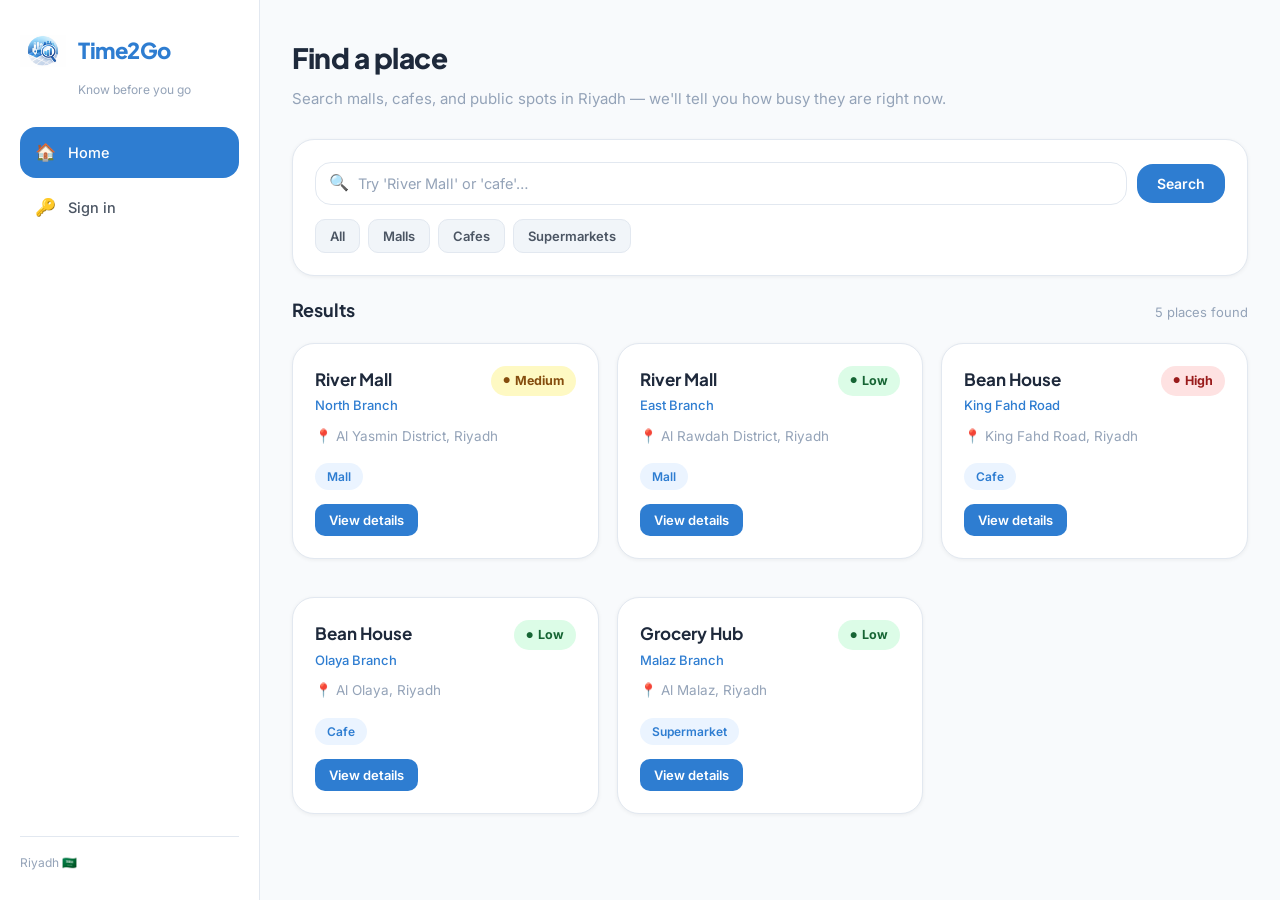
==== details.html @ e000b31c "Add files via upload" ====
<!DOCTYPE html>
<html lang="en">
<head>
  <meta charset="UTF-8" />
  <meta name="viewport" content="width=device-width, initial-scale=1.0" />
  <title>Location Details — Time2Go</title>
  <link rel="stylesheet" href="styles.css" />
</head>
<body>
  <div class="app-layout">

    <aside class="sidebar">
      <a class="logo-wrap" href="index.html">
        <img src="logoF.png" alt="Time2Go" />
        <span class="logo-text">Time2Go</span>
      </a>
      <div class="logo-tagline">Know before you go</div>
      <nav id="mainNav"></nav>
      <div class="sidebar-footer">Riyadh 🇸🇦</div>
    </aside>

    <main class="main-content">
      <a href="index.html" class="btn btn-ghost btn-sm" style="margin-bottom:20px;">← Back to search</a>

      <div class="card" style="margin-bottom:20px;">
        <div style="display:flex; justify-content:space-between; align-items:flex-start; flex-wrap:wrap; gap:14px;">
          <div>
            <h1 class="section-title" id="detailName" style="font-size:24px;">–</h1>
            <p style="font-size:14px; color:var(--blue-main); font-weight:500; margin-bottom:4px;" id="detailBranch"></p>
            <p style="font-size:13.5px; color:var(--gray-400);" id="detailAddress"></p>
          </div>
          <div style="display:flex; gap:10px; flex-wrap:wrap;">
            <button id="favBtn" class="btn btn-outline">🤍 Save</button>
            <button id="mapsBtn" class="btn btn-primary">🗺 Open in Maps</button>
          </div>
        </div>
      </div>

      <!-- Current congestion -->
      <div class="stats-grid">
        <div class="stat-card">
          <div class="stat-label">Right now</div>
          <div class="stat-value" id="statCurrent">–</div>
          <div class="stat-note">Current congestion</div>
        </div>

        <!-- Predicted: user picks date/time -->
        <div class="stat-card" style="grid-column: span 2;">
          <div class="stat-label">Check a specific time</div>
          <p style="font-size:13.5px; color:var(--gray-400); margin-bottom:14px;">Pick a date and time to see how busy it's likely to be.</p>
          <div style="display:flex; gap:10px; flex-wrap:wrap; align-items:center;">
            <input class="form-input" type="datetime-local" id="dtInput" style="max-width:280px;" />
            <button class="btn btn-primary" id="dtBtn">Check</button>
          </div>
          <div class="datetime-result" id="dtResult"></div>
        </div>
      </div>

      <div class="two-col">
        <div class="card">
          <div class="section-title">Alternative spots</div>
          <div class="section-sub">Similar places nearby that tend to be less busy</div>
          <div id="alternativesBox"></div>
        </div>
        <div class="card">
          <div class="section-title">Compare branches</div>
          <div class="section-sub">All branches for this place, side by side</div>
          <div id="compareBox"></div>
        </div>
      </div>
    </main>
  </div>

  <script src="app.js"></script>
</body>
</html>
---- styles.css ----
@import url('https://fonts.googleapis.com/css2?family=Plus+Jakarta+Sans:wght@400;500;600;700;800&family=Inter:wght@400;500;600&display=swap');

:root {
  --blue-main:  #2E7DD1;
  --blue-light: #5BA3E8;
  --blue-pale:  #EBF4FF;
  --blue-mid:   #C8E0F8;
  --white:      #FFFFFF;
  --gray-50:    #F8FAFC;
  --gray-100:   #F1F5F9;
  --gray-200:   #E2E8F0;
  --gray-400:   #94A3B8;
  --gray-600:   #4B5563;
  --gray-800:   #1E293B;
  --green-bg:   #DCFCE7;
  --green-text: #166534;
  --yellow-bg:  #FEF9C3;
  --yellow-text:#854D0E;
  --red-bg:     #FEE2E2;
  --red-text:   #991B1B;
  --radius-sm:  10px;
  --radius-md:  16px;
  --radius-lg:  22px;
  --shadow-sm:  0 1px 4px rgba(0,0,0,0.06);
  --shadow-md:  0 4px 16px rgba(46,125,209,0.10);
  --shadow-lg:  0 8px 32px rgba(46,125,209,0.13);
  --transition: 0.2s ease;
}

*, *::before, *::after { box-sizing: border-box; margin: 0; padding: 0; }
html { scroll-behavior: smooth; }
body {
  font-family: 'Inter', sans-serif;
  background: var(--gray-50);
  color: var(--gray-800);
  min-height: 100vh;
  line-height: 1.6;
}

/* ── Layout ── */
.app-layout {
  display: grid;
  grid-template-columns: 260px 1fr;
  min-height: 100vh;
}

/* ── Sidebar ── */
.sidebar {
  background: var(--white);
  border-right: 1px solid var(--gray-200);
  padding: 28px 20px;
  display: flex;
  flex-direction: column;
  position: sticky;
  top: 0;
  height: 100vh;
  overflow-y: auto;
}

.logo-wrap {
  display: flex;
  align-items: center;
  gap: 12px;
  margin-bottom: 6px;
  text-decoration: none;
}
.logo-wrap img { width: 46px; height: 46px; object-fit: contain; }
.logo-text {
  font-family: 'Plus Jakarta Sans', sans-serif;
  font-size: 22px;
  font-weight: 800;
  color: var(--blue-main);
  letter-spacing: -0.5px;
}
.logo-tagline {
  font-size: 12px;
  color: var(--gray-400);
  margin-bottom: 28px;
  padding-left: 58px;
}

nav { display: flex; flex-direction: column; gap: 4px; }

.nav-link {
  display: flex;
  align-items: center;
  gap: 12px;
  padding: 12px 14px;
  border-radius: var(--radius-md);
  text-decoration: none;
  font-size: 14.5px;
  font-weight: 500;
  color: var(--gray-600);
  transition: var(--transition);
  cursor: pointer;
  border: none;
  background: transparent;
  width: 100%;
  text-align: left;
}
.nav-link:hover { background: var(--blue-pale); color: var(--blue-main); }
.nav-link.active { background: var(--blue-main); color: var(--white); }
.nav-icon { font-size: 17px; width: 22px; text-align: center; }

/* Profile block in sidebar */
.sidebar-profile {
  display: flex;
  align-items: center;
  gap: 12px;
  padding: 12px 14px;
  border-radius: var(--radius-md);
  text-decoration: none;
  cursor: pointer;
  transition: var(--transition);
  border: none;
  background: transparent;
  width: 100%;
  text-align: left;
}
.sidebar-profile:hover { background: var(--blue-pale); }
.sidebar-profile.active { background: var(--blue-main); color: var(--white); }
.profile-avatar {
  width: 34px;
  height: 34px;
  border-radius: 50%;
  background: var(--blue-pale);
  color: var(--blue-main);
  display: flex;
  align-items: center;
  justify-content: center;
  font-size: 14px;
  font-weight: 700;
  flex-shrink: 0;
}
.sidebar-profile.active .profile-avatar {
  background: rgba(255,255,255,0.25);
  color: var(--white);
}
.profile-info { display: flex; flex-direction: column; }
.profile-name { font-size: 14px; font-weight: 600; }
.profile-role { font-size: 11.5px; color: var(--gray-400); }
.sidebar-profile.active .profile-role { color: rgba(255,255,255,0.7); }

.sidebar-divider {
  height: 1px;
  background: var(--gray-200);
  margin: 12px 0;
}

.sidebar-footer {
  margin-top: auto;
  padding-top: 16px;
  border-top: 1px solid var(--gray-200);
  font-size: 12px;
  color: var(--gray-400);
}

/* ── Main Content ── */
.main-content { padding: 36px 32px; }

.page-header { margin-bottom: 28px; }
.page-header h1 {
  font-family: 'Plus Jakarta Sans', sans-serif;
  font-size: 28px;
  font-weight: 800;
  color: var(--gray-800);
  margin-bottom: 6px;
  letter-spacing: -0.5px;
}
.page-header p { color: var(--gray-400); font-size: 15px; }

/* ── Cards ── */
.card {
  background: var(--white);
  border: 1px solid var(--gray-200);
  border-radius: var(--radius-lg);
  padding: 22px;
  box-shadow: var(--shadow-sm);
  margin-bottom: 20px;
  transition: box-shadow var(--transition);
}
.card:hover { box-shadow: var(--shadow-md); }

/* ── Buttons ── */
.btn {
  display: inline-flex;
  align-items: center;
  gap: 8px;
  border: none;
  cursor: pointer;
  border-radius: var(--radius-md);
  padding: 11px 20px;
  font-size: 14px;
  font-weight: 600;
  font-family: 'Inter', sans-serif;
  transition: var(--transition);
  text-decoration: none;
  white-space: nowrap;
}
.btn-primary { background: var(--blue-main); color: var(--white); }
.btn-primary:hover { background: var(--blue-light); box-shadow: var(--shadow-md); }
.btn-outline { background: var(--white); color: var(--blue-main); border: 1.5px solid var(--blue-main); }
.btn-outline:hover { background: var(--blue-pale); }
.btn-ghost { background: var(--gray-100); color: var(--gray-600); border: 1px solid var(--gray-200); }
.btn-ghost:hover { background: var(--gray-200); }
.btn-sm { padding: 8px 14px; font-size: 13px; border-radius: var(--radius-sm); }
.btn-full { width: 100%; justify-content: center; padding: 14px; }

/* ── Badges ── */
.badge {
  display: inline-flex;
  align-items: center;
  gap: 5px;
  padding: 5px 12px;
  border-radius: 999px;
  font-size: 12.5px;
  font-weight: 700;
}
.badge::before { content: '●'; font-size: 8px; }
.badge-low    { background: var(--green-bg);  color: var(--green-text); }
.badge-medium { background: var(--yellow-bg); color: var(--yellow-text); }
.badge-high   { background: var(--red-bg);    color: var(--red-text); }

/* ── Forms ── */
.form-group { margin-bottom: 18px; }
.form-group label {
  display: block;
  font-size: 13.5px;
  font-weight: 600;
  color: var(--gray-600);
  margin-bottom: 6px;
}
.form-input {
  width: 100%;
  padding: 12px 16px;
  border: 1.5px solid var(--gray-200);
  border-radius: var(--radius-md);
  font-size: 14.5px;
  font-family: 'Inter', sans-serif;
  color: var(--gray-800);
  background: var(--white);
  transition: var(--transition);
  outline: none;
}
.form-input:focus { border-color: var(--blue-main); box-shadow: 0 0 0 3px rgba(46,125,209,0.12); }
.form-input::placeholder { color: var(--gray-400); }

/* ── Search Bar ── */
.search-bar { display: flex; gap: 10px; align-items: center; }
.search-wrap { position: relative; flex: 1; }
.search-icon {
  position: absolute;
  left: 14px;
  top: 50%;
  transform: translateY(-50%);
  color: var(--gray-400);
  font-size: 16px;
  pointer-events: none;
}
.search-wrap .form-input { padding-left: 42px; }

/* ── Results Grid ── */
.results-grid {
  display: grid;
  grid-template-columns: repeat(auto-fill, minmax(280px, 1fr));
  gap: 18px;
}

/* ── Location Card ── */
.location-card .card-top {
  display: flex;
  justify-content: space-between;
  align-items: flex-start;
  margin-bottom: 10px;
}
.location-card h3 {
  font-family: 'Plus Jakarta Sans', sans-serif;
  font-size: 17px;
  font-weight: 700;
  margin-bottom: 2px;
}
.location-card .branch-label { font-size: 13px; color: var(--blue-main); font-weight: 500; }
.location-card .address { font-size: 13.5px; color: var(--gray-400); margin-bottom: 16px; }
.location-card .card-actions { display: flex; gap: 8px; flex-wrap: wrap; }

/* ── Item Row ── */
.item-row {
  display: flex;
  justify-content: space-between;
  align-items: center;
  gap: 12px;
  padding: 14px 16px;
  border: 1px solid var(--gray-200);
  border-radius: var(--radius-md);
  background: var(--gray-50);
  margin-bottom: 10px;
  flex-wrap: wrap;
  transition: var(--transition);
}
.item-row:hover { border-color: var(--blue-mid); background: var(--blue-pale); }
.item-row strong { font-size: 14.5px; font-weight: 600; }
.item-row .sub { font-size: 12.5px; color: var(--gray-400); margin-top: 2px; }
.item-actions { display: flex; gap: 8px; align-items: center; flex-wrap: wrap; }

/* ── Stats Grid ── */
.stats-grid {
  display: grid;
  grid-template-columns: repeat(auto-fit, minmax(180px, 1fr));
  gap: 16px;
  margin-bottom: 20px;
}
.stat-card {
  background: var(--white);
  border: 1px solid var(--gray-200);
  border-radius: var(--radius-lg);
  padding: 20px;
  box-shadow: var(--shadow-sm);
}
.stat-label {
  font-size: 12.5px;
  color: var(--gray-400);
  font-weight: 600;
  text-transform: uppercase;
  letter-spacing: 0.5px;
  margin-bottom: 10px;
}
.stat-value {
  font-family: 'Plus Jakarta Sans', sans-serif;
  font-size: 22px;
  font-weight: 800;
  color: var(--gray-800);
}
.stat-note { font-size: 12px; color: var(--gray-400); margin-top: 4px; }

/* ── Toggle ── */
.toggle-row {
  display: flex;
  justify-content: space-between;
  align-items: center;
  padding: 16px 18px;
  border: 1px solid var(--gray-200);
  border-radius: var(--radius-md);
  background: var(--gray-50);
  margin-bottom: 12px;
}
.toggle-info strong { font-size: 14.5px; display: block; margin-bottom: 2px; }
.toggle-info span { font-size: 13px; color: var(--gray-400); }
.toggle-switch {
  position: relative;
  width: 52px; height: 28px;
  background: var(--gray-200);
  border-radius: 999px;
  cursor: pointer;
  transition: var(--transition);
  flex-shrink: 0;
}
.toggle-switch::after {
  content: '';
  position: absolute;
  top: 4px; left: 4px;
  width: 20px; height: 20px;
  background: var(--white);
  border-radius: 50%;
  transition: var(--transition);
  box-shadow: 0 1px 4px rgba(0,0,0,0.15);
}
.toggle-switch.on { background: var(--blue-main); }
.toggle-switch.on::after { transform: translateX(24px); }

/* ── Auth ── */
.auth-wrapper {
  min-height: 100vh;
  display: flex;
  align-items: center;
  justify-content: center;
  background: linear-gradient(135deg, var(--blue-pale) 0%, var(--white) 60%);
  padding: 24px;
}
.auth-box {
  background: var(--white);
  border: 1px solid var(--gray-200);
  border-radius: var(--radius-lg);
  padding: 40px 36px;
  width: 100%;
  max-width: 440px;
  box-shadow: var(--shadow-lg);
}
.auth-logo { display: flex; align-items: center; gap: 12px; margin-bottom: 28px; }
.auth-logo img { width: 42px; height: 42px; object-fit: contain; }
.auth-logo span {
  font-family: 'Plus Jakarta Sans', sans-serif;
  font-size: 20px;
  font-weight: 800;
  color: var(--blue-main);
}
.auth-title {
  font-family: 'Plus Jakarta Sans', sans-serif;
  font-size: 24px;
  font-weight: 800;
  margin-bottom: 6px;
}
.auth-sub { font-size: 14px; color: var(--gray-400); margin-bottom: 28px; }
.auth-footer { margin-top: 20px; text-align: center; font-size: 13.5px; color: var(--gray-400); }
.auth-footer a { color: var(--blue-main); text-decoration: none; font-weight: 600; }
.auth-footer a:hover { text-decoration: underline; }

/* ── Section Title ── */
.section-title {
  font-family: 'Plus Jakarta Sans', sans-serif;
  font-size: 18px;
  font-weight: 700;
  margin-bottom: 4px;
}
.section-sub { font-size: 13.5px; color: var(--gray-400); margin-bottom: 18px; }

/* ── Empty State ── */
.empty-state { text-align: center; padding: 48px 24px; color: var(--gray-400); }
.empty-state .empty-icon { font-size: 44px; margin-bottom: 12px; }
.empty-state p { font-size: 15px; }

/* ── Chip ── */
.chip {
  display: inline-block;
  padding: 4px 12px;
  background: var(--blue-pale);
  color: var(--blue-main);
  border-radius: 999px;
  font-size: 12px;
  font-weight: 600;
}

/* ── Notifications ── */
.notif-item {
  display: flex;
  gap: 14px;
  align-items: flex-start;
  padding: 14px 0;
  border-bottom: 1px solid var(--gray-100);
}
.notif-item:last-child { border-bottom: none; }
.notif-dot {
  width: 10px; height: 10px;
  border-radius: 50%;
  background: var(--blue-main);
  margin-top: 5px;
  flex-shrink: 0;
}
.notif-dot.read { background: var(--gray-200); }
.notif-text strong { font-size: 14px; display: block; margin-bottom: 2px; }
.notif-text span { font-size: 12.5px; color: var(--gray-400); }

/* ── Alert ── */
.alert {
  padding: 12px 16px;
  border-radius: var(--radius-md);
  font-size: 13.5px;
  margin-bottom: 16px;
  display: flex;
  align-items: center;
  gap: 10px;
}
.alert-info    { background: var(--blue-pale);  color: var(--blue-main);  border: 1px solid var(--blue-mid); }
.alert-success { background: var(--green-bg);   color: var(--green-text); }
.alert-error   { background: var(--red-bg);     color: var(--red-text);   }

/* ── Profile Page ── */
.profile-hero {
  background: linear-gradient(135deg, var(--blue-pale), var(--white));
  border: 1px solid var(--gray-200);
  border-radius: var(--radius-lg);
  padding: 32px;
  display: flex;
  align-items: center;
  gap: 20px;
  margin-bottom: 20px;
}
.profile-hero-avatar {
  width: 64px; height: 64px;
  border-radius: 50%;
  background: var(--blue-main);
  color: var(--white);
  display: flex;
  align-items: center;
  justify-content: center;
  font-size: 24px;
  font-weight: 800;
  flex-shrink: 0;
}
.profile-hero-name {
  font-family: 'Plus Jakarta Sans', sans-serif;
  font-size: 22px;
  font-weight: 800;
  margin-bottom: 4px;
}
.profile-hero-email { font-size: 14px; color: var(--gray-400); }

/* ── Datetime picker ── */
.datetime-result {
  margin-top: 16px;
  padding: 16px;
  border-radius: var(--radius-md);
  border: 1px solid var(--gray-200);
  background: var(--gray-50);
  display: none;
}
.datetime-result.visible { display: block; }
.datetime-answer {
  font-family: 'Plus Jakarta Sans', sans-serif;
  font-size: 20px;
  font-weight: 700;
  margin-bottom: 4px;
}
.datetime-note { font-size: 13px; color: var(--gray-400); }

/* ── Two col ── */
.two-col {
  display: grid;
  grid-template-columns: repeat(auto-fit, minmax(300px, 1fr));
  gap: 20px;
}

/* ── Responsive ── */
@media (max-width: 900px) {
  .app-layout { grid-template-columns: 1fr; }
  .sidebar { position: static; height: auto; border-right: none; border-bottom: 1px solid var(--gray-200); }
  .main-content { padding: 24px 16px; }
}
@media (max-width: 600px) {
  .results-grid { grid-template-columns: 1fr; }
  .stats-grid { grid-template-columns: 1fr 1fr; }
  .auth-box { padding: 28px 20px; }
  .profile-hero { flex-direction: column; text-align: center; }
}
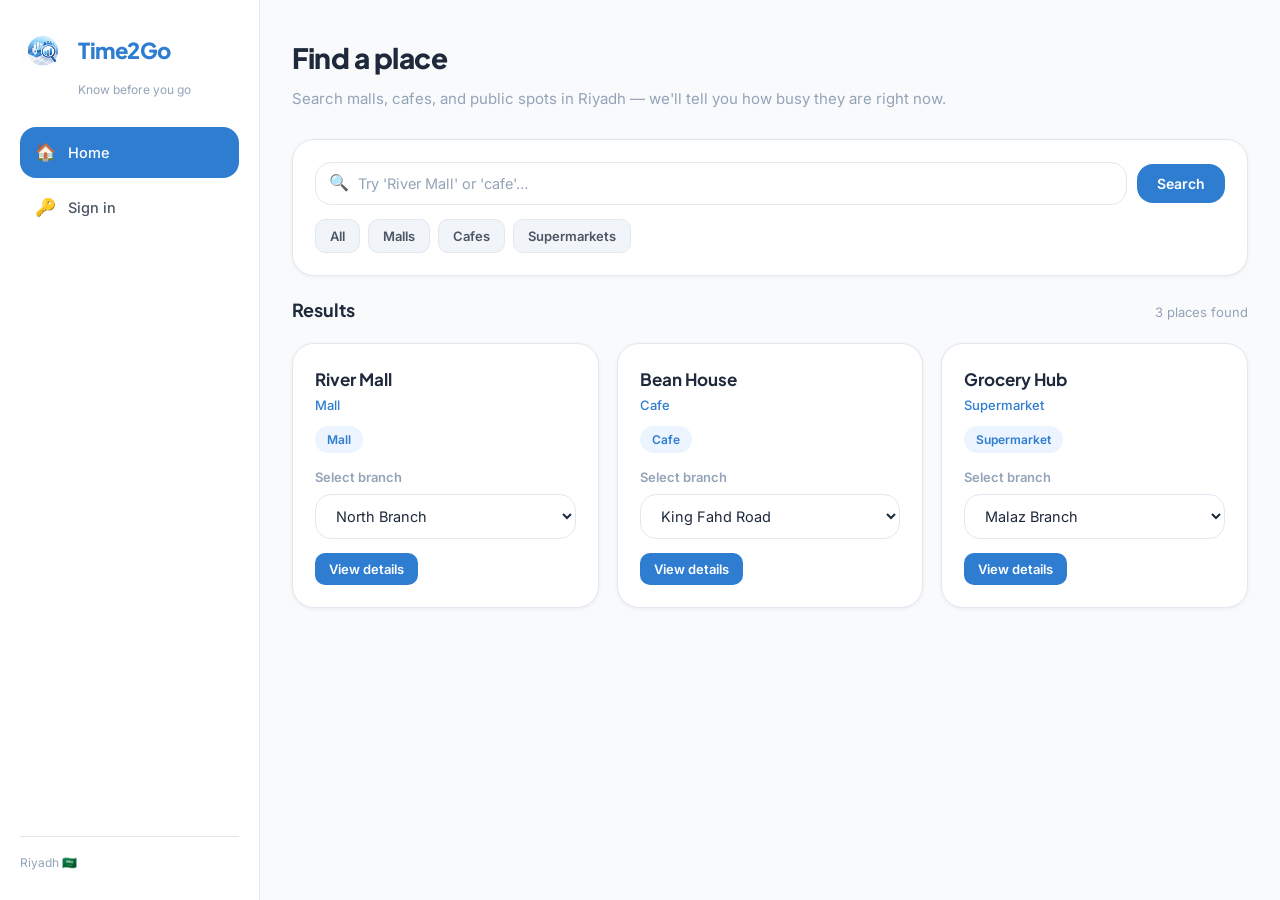
==== commit 920d0be1: "Add files via upload" ====
--- a/details.html
+++ b/details.html
@@ -7,6 +7,7 @@
   <link rel="stylesheet" href="styles.css" />
 </head>
 <body>
+
   <div class="app-layout">
 
     <aside class="sidebar">
@@ -20,42 +21,50 @@
     </aside>
 
     <main class="main-content">
-      <a href="index.html" class="btn btn-ghost btn-sm" style="margin-bottom:20px;">← Back to search</a>
 
-      <div class="card" style="margin-bottom:20px;">
-        <div style="display:flex; justify-content:space-between; align-items:flex-start; flex-wrap:wrap; gap:14px;">
+      <a href="index.html" class="btn btn-ghost btn-sm" style="margin-bottom: 20px;">← Back to search</a>
+
+      <!-- Header — filled by renderDetails() -->
+      <div class="card" style="margin-bottom: 20px;">
+        <div style="display: flex; justify-content: space-between; align-items: flex-start; flex-wrap: wrap; gap: 14px;">
           <div>
-            <h1 class="section-title" id="detailName" style="font-size:24px;">–</h1>
-            <p style="font-size:14px; color:var(--blue-main); font-weight:500; margin-bottom:4px;" id="detailBranch"></p>
-            <p style="font-size:13.5px; color:var(--gray-400);" id="detailAddress"></p>
+            <h1 class="section-title" id="detailName" style="font-size: 24px;">–</h1>
+            <p id="detailBranch" style="font-size: 14px; color: var(--blue-main); font-weight: 500; margin-bottom: 4px;"></p>
+            <p id="detailAddress" style="font-size: 13.5px; color: var(--gray-400);"></p>
           </div>
-          <div style="display:flex; gap:10px; flex-wrap:wrap;">
+          <div style="display: flex; gap: 10px; flex-wrap: wrap;">
             <button id="favBtn" class="btn btn-outline">🤍 Save</button>
             <button id="mapsBtn" class="btn btn-primary">🗺 Open in Maps</button>
           </div>
         </div>
       </div>
 
-      <!-- Current congestion -->
+      <!-- Congestion info — statCurrent filled by renderDetails() -->
       <div class="stats-grid">
+
         <div class="stat-card">
           <div class="stat-label">Right now</div>
           <div class="stat-value" id="statCurrent">–</div>
           <div class="stat-note">Current congestion</div>
         </div>
 
-        <!-- Predicted: user picks date/time -->
+        <!-- Date/time picker — handled by initDatetimePicker() -->
         <div class="stat-card" style="grid-column: span 2;">
           <div class="stat-label">Check a specific time</div>
-          <p style="font-size:13.5px; color:var(--gray-400); margin-bottom:14px;">Pick a date and time to see how busy it's likely to be.</p>
-          <div style="display:flex; gap:10px; flex-wrap:wrap; align-items:center;">
-            <input class="form-input" type="datetime-local" id="dtInput" style="max-width:280px;" />
+          <p style="font-size: 13.5px; color: var(--gray-400); margin-bottom: 14px;">
+            Pick a date and time to see how busy it's likely to be.
+          </p>
+          <div style="display: flex; gap: 10px; flex-wrap: wrap; align-items: center;">
+            <input class="form-input" type="datetime-local" id="dtInput" style="max-width: 280px;" />
             <button class="btn btn-primary" id="dtBtn">Check</button>
           </div>
+          <!-- dtResult is filled by JS after the user clicks Check -->
           <div class="datetime-result" id="dtResult"></div>
         </div>
+
       </div>
 
+      <!-- alternativesBox and compareBox filled by renderDetails() -->
       <div class="two-col">
         <div class="card">
           <div class="section-title">Alternative spots</div>
@@ -68,6 +77,7 @@
           <div id="compareBox"></div>
         </div>
       </div>
+
     </main>
   </div>
 
